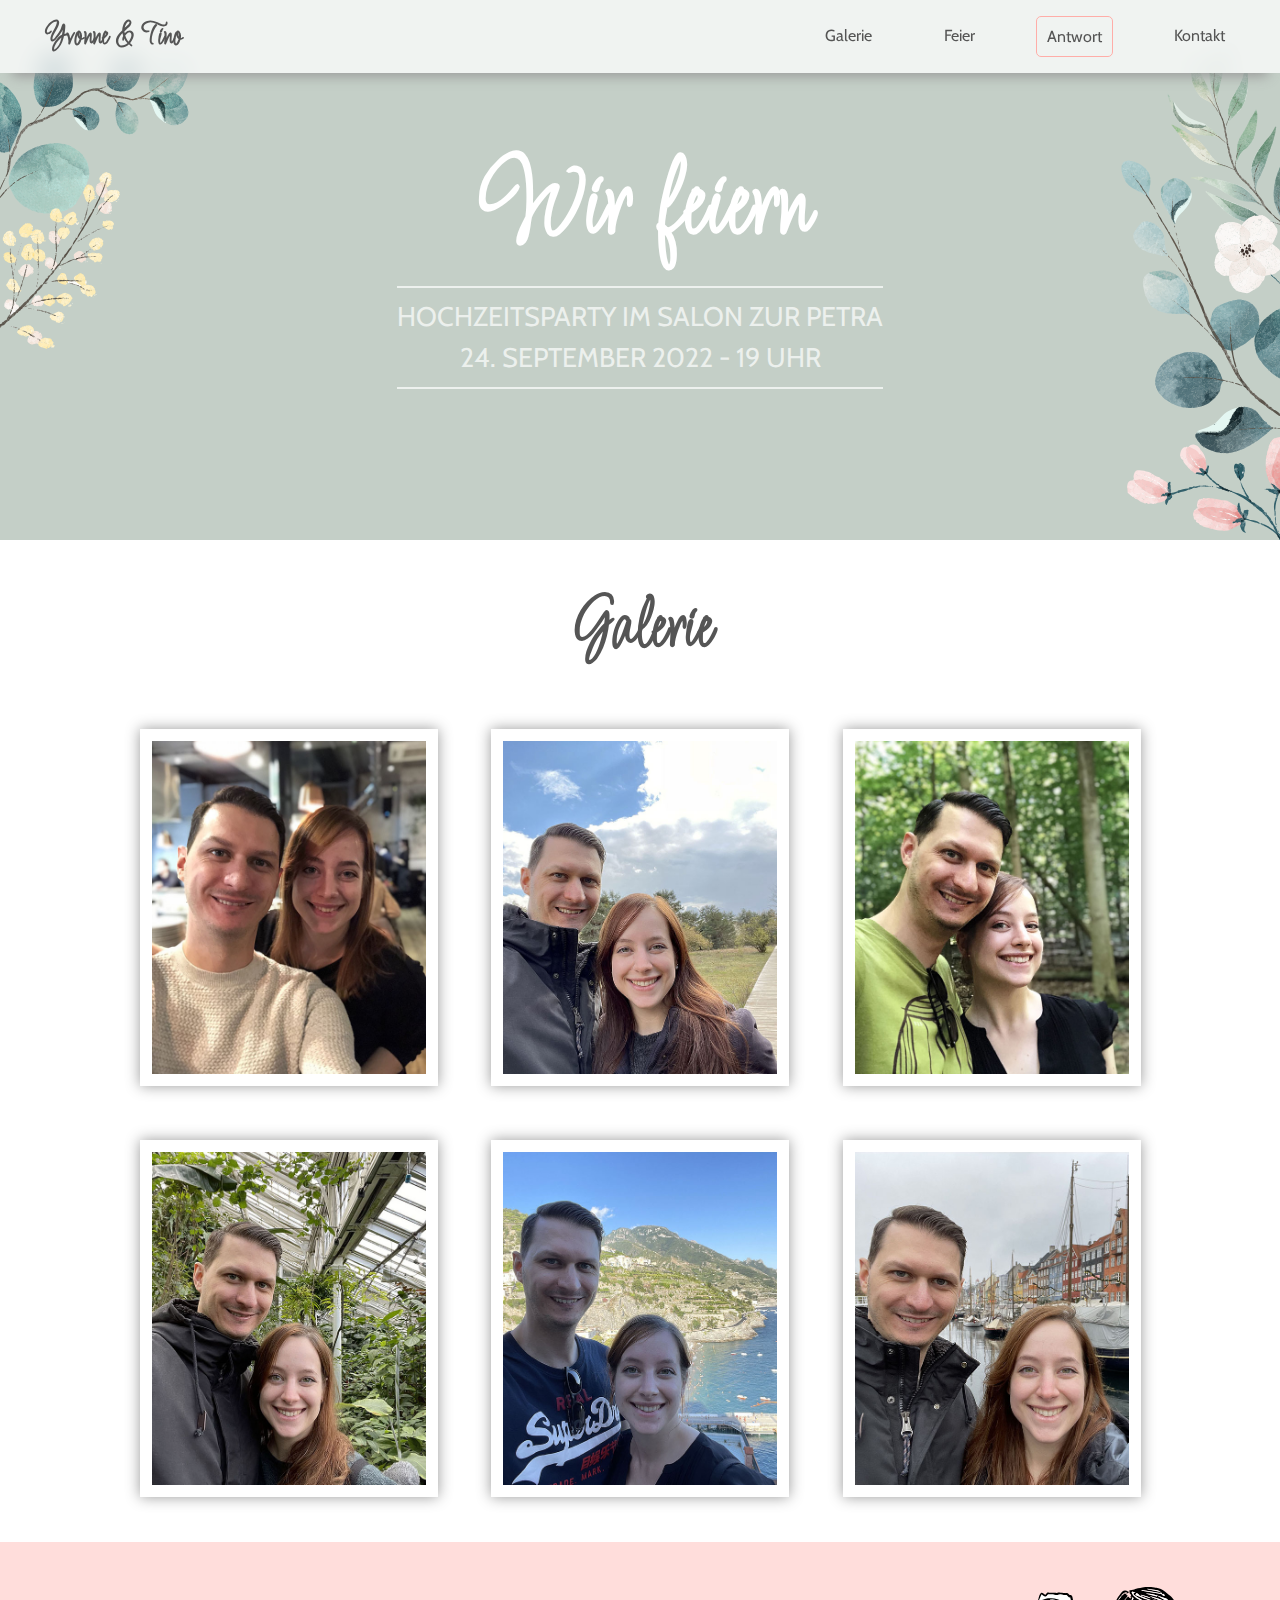
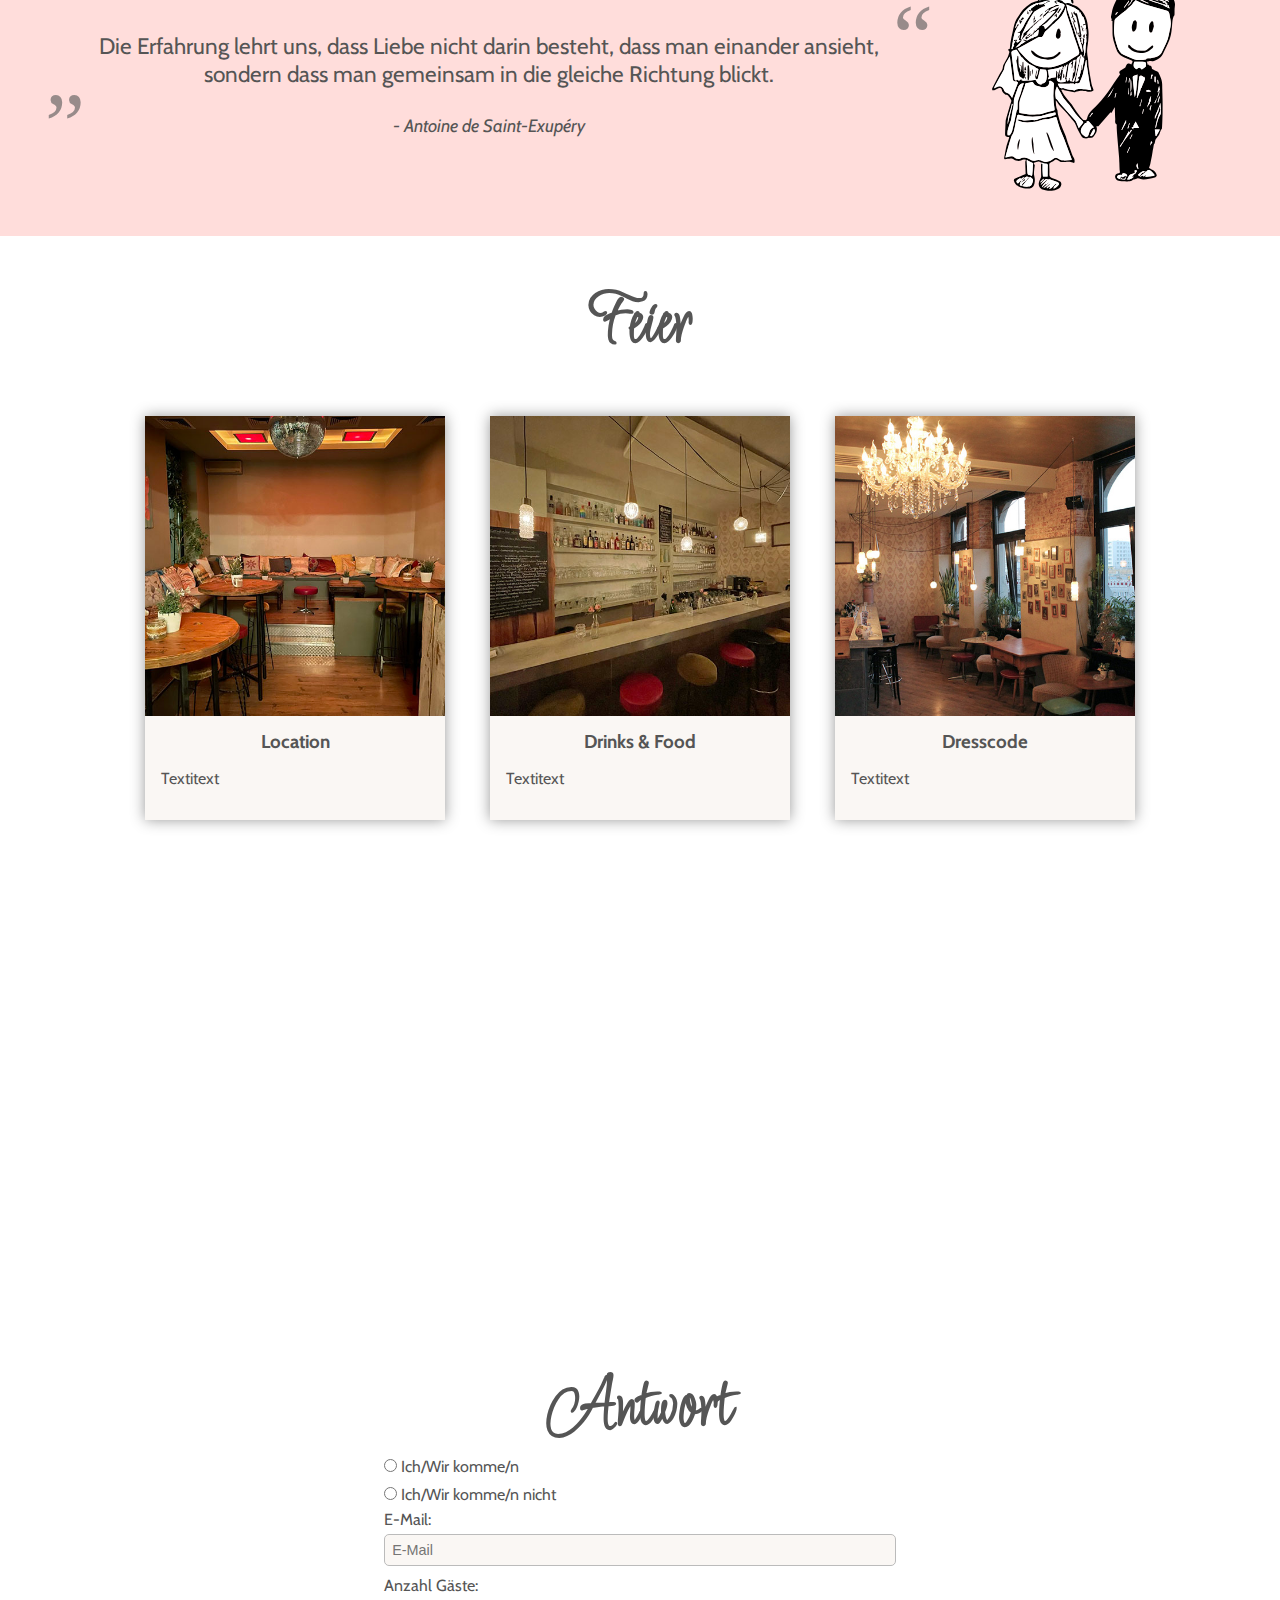
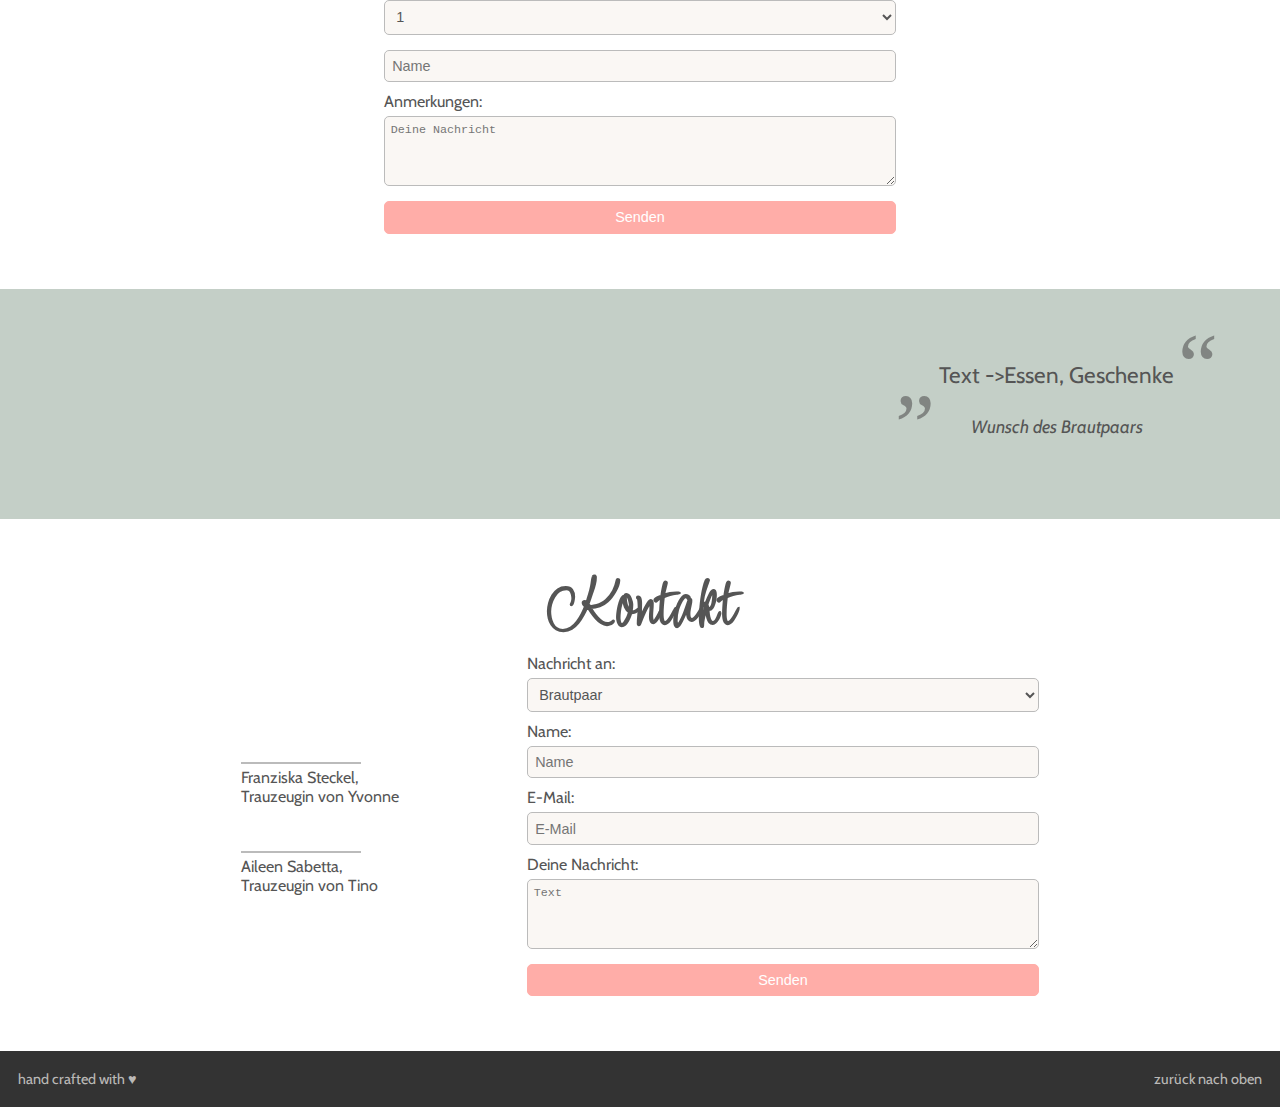
==== party/index.html @ 7ebb4f87 "added party subsite and modified it to our needs" ====
<!DOCTYPE HTML>
<html>

<head>
	<meta charset="utf-8">
	<meta name='viewport' content='width=device-width, initial-scale=1.0, maximum-scale=1.0, user-scalable=no'>
	<meta name="apple-mobile-web-app-capable" content="yes">
	<meta name="apple-mobile-web-app-title" content="Yvonne & Tino">
	<meta name="apple-mobile-web-app-status-bar-style" content="black">
	<meta name="theme-color" content="#ccc" />

	<title>Yvonne &amp; Tino</title>

	<link rel="apple-touch-icon" href="icons/180x180.png" />
	<link rel="shortcut icon" href="icons/favicon.png">
	<link rel="manifest" href="manifest.json">
	<link rel="preconnect" href="https://fonts.googleapis.com">
	<link rel="preconnect" href="https://fonts.gstatic.com" crossorigin>
	<link href="https://fonts.googleapis.com/css2?family=Licorice&display=swap" rel="stylesheet">
	<link href="https://fonts.googleapis.com/css2?family=Cabin:ital,wght@0,400;0,500;0,600;0,700;1,400;1,500;1,600;1,700&display=swap" rel="stylesheet">
	<link rel="stylesheet" href="../css/style.css">
	<script async src="https://cdn.splitbee.io/sb.js"></script>
</head>

<body>
	<header>
		<h1>Yvonne &amp; Tino</h1>
		<ul>
			<li><a href="#gallery">Galerie</a></li>
			<li><a href="#location">Feier</a></li>
			<li class="cta"><a href="#rsvp">Antwort</a></li>
			<li><a href="#kontakt">Kontakt</a></li>
		</ul>
	</header>
	<section id="hero">
		<img class="flower2" src="../logo/flowers/Element 2.svg">
		<img class="flower3" src="../logo/flowers/Element 3.svg">
		<img class="flower4" src="../logo/flowers/Element 4.svg">
		<img class="flower5" src="../logo/flowers/Element 5.svg">
		<img class="flower6" src="../logo/flowers/Element 7.svg">
		<img class="flower7" src="../logo/flowers/Element 9.svg">
		<h2>Wir feiern</h2>
		<h3>Hochzeitsparty im Salon zur Petra
			<br>24. September 2022 - 19 Uhr
		</h3>
	</section>
	<img class="flower1" src="../logo/flowers/Element 1.svg">
	<section id="gallery">
		<h2>Galerie</h2>
		<img src="../img/gallery/IMG_1936.jpg">
		<img src="../img/gallery/IMG_3673.jpg">
		<img src="../img/gallery/IMG_3169.jpg">
		<img src="../img/gallery/IMG_4687.jpg" loading="lazy">
		<img src="../img/gallery/IMG_4134.jpg" loading="lazy">
		<img src="../img/gallery/IMG_4620.jpg" loading="lazy" class="positionleft">
	</section>
	<section id="quote">
		<div>
			<blockquote>Die Erfahrung lehrt uns, dass Liebe nicht darin besteht, dass man einander ansieht, sondern dass man gemeinsam in die gleiche Richtung blickt.
			</blockquote>
			<cite>- Antoine de Saint-Exupéry</cite>
		</div>
		<img src="../logo/logo.svg">
	</section>
	<section id="location">
		<h2>Feier</h2>
		<div class="card">
			<img src="../img/party/petra2.jpg" loading="lazy">
			<h3>Location</h3>
			<p>Textitext</p>
		</div>
		<div class="card">
			<img src="../img/party/petra1.jpg" loading="lazy">
			<h3>Drinks & Food</h3>
			<p>Textitext</p>
		</div>
		<div class="card">
			<img src="../img/party/petra3.jpg" loading="lazy">
			<h3>Dresscode</h3>
			<p>Textitext</p>
		</div>
	</section>
	<section id="map">
		<iframe src="https://www.google.com/maps/embed?pb=!1m18!1m12!1m3!1d2558.631396288433!2d8.750108551894616!3d50.11190597932908!2m3!1f0!2f0!3f0!3m2!1i1024!2i768!4f13.1!3m3!1m2!1s0x47bd0e127290707b%3A0x32578f2715b38ca!2sTaunusstra%C3%9Fe%2078%2C%2063067%20Offenbach%20am%20Main!5e0!3m2!1sde!2sde!4v1647707428434!5m2!1sde!2sde" loading="lazy"></iframe>
	</section>
	<section id="rsvp">
		<h2>Antwort</h2>
		<form action="https://submit-form.com/i6Wio4gy">
			<input type="radio" id="accept" name="attendance" value="accept">
			<label for="accept">Ich/Wir komme/n</label><br>
			<input type="radio" id="decline" name="attendance" value="decline">
			<label for="decline">Ich/Wir komme/n nicht</label><br>

			<label for="email">E-Mail:</label><br>
			<input type="email" id="email" name="email" placeholder="E-Mail" required/><br>

			<label for="adults">Anzahl Gäste:</label><br>
			<select id="adults">
				<option value="1">1</option>
				<option value="2">2</option>
				<option value="3">3</option>
				<option value="4">4</option>
				<option value="5">5</option>
				<option value="6">6</option>
			</select><br>

			<input type="text" class="adults" name="adults" placeholder="Name" required/>
			<br>

			<label for="message">Anmerkungen:</label><br>
			<textarea id="message" name="message" placeholder="Deine Nachricht"></textarea><br>
			<button type="submit">Senden</button>
		</form>

	</section>
	<section id="gift">
		<img src="../logo/flugzeug.svg" loading="lazy">
		<div>
			<blockquote>Text ->Essen, Geschenke
			</blockquote>
			<cite>Wunsch des Brautpaars</cite>
		</div>
	</section>
	<section id="kontakt">
		<h2>Kontakt</h2>
		<div id="trauzeuginnen">
			<div>
				<img src="../img/trauzeuginnen/franiska-steckel.jpg" loading="lazy">
				<p>Franziska Steckel, <br> Trauzeugin von Yvonne</p>
			</div>
			<div>
				<img src="../img/trauzeuginnen/aileen-sabetta.jpg" loading="lazy">
				<p>Aileen Sabetta, <br> Trauzeugin von Tino</p>
			</div>
		</div>
		<form method="POST" action="https://formsubmit.co/tino.sabetta@gmail.com" target="_blank">
			<label for="recipient">Nachricht an:</label><br>
			<select id="recipient">
				<option value="tino.sabetta@gmail.com">Brautpaar</option>
				<option value="Aileen_Sab@web.de">Trauzeugin Aileen</option>
				<option value="FrSteckel@web.de">Trauzeugin Franziska</option>
			</select><br>

			<label for="name">Name:</label><br>
			<input type="text" id="name" name="name" placeholder="Name" required><br>

			<label for="email">E-Mail:</label><br>
			<input type="email" id="email" name="email" placeholder="E-Mail" required><br>

			<input type="text" name="_honey" style="display:none">

			<label for="message">Deine Nachricht:</label><br>
			<textarea id="message" name="message" placeholder="Text" required></textarea><br>
			<button type="submit">Senden</button>
		</form>
	</section>
	<footer>
		<p>hand crafted with &hearts;</p>
		<p><a href="#hero">zurück nach oben</a></p>
	</footer>
	<script type="module" src="../js/app.js"></script>
</body>

</html>
---- css/style.css ----
:root {
    --main-bg-color: #FFF;
    --main-font-color: #555;
    --header-bg: hsla(0, 100%, 100%, 0.95);
}

* {
    box-sizing: border-box;
}

html {
    -webkit-tap-highlight-color: rgba(0, 0, 0, 0);
    margin: 0;
    padding: 0;
}

body {
    background-color: var(--main-bg-color);
    margin: 0;
    padding: 0;
    color: var(--main-font-color);
    font-family: 'Cabin', sans-serif;
}

p::selection, h2::selection, h1::selection, h3::selection, blockquote::selection, cite::selection {
  background-color: hsla(3, 100%, 83%, 1);
  color: #fff;
}

a:link, a:visited, a:hover, a:active {
    color: inherit;
    text-decoration: none;
}

a:hover {
    text-decoration: underline;
}

h2 {
    white-space: nowrap;
    font-family: 'Licorice', cursive;
    font-size: 8vmin;
    margin: 0;
    padding: 0;
    width: 100%;
    text-align: center;
}

/*
-------------------------------------------------------------------
HEADER
-------------------------------------------------------------------
*/
header {
    position: fixed;
    top: 0;
    padding: 0 5vmin;
    z-index: 1000;
    display: flex;
    justify-content: space-between;
    align-items: center;
    width: 100vw;
    background-color: var(--header-bg);
    box-shadow: 0 15px 12px -12px #999;
}

@supports ((-webkit-backdrop-filter: none) or (backdrop-filter: none)) {
    header {
        --header-bg: hsla(0, 100%, 100%, 0.75);
        backdrop-filter: blur(12px);
        -webkit-backdrop-filter: blur(12px);
    }
}

h1 {
    white-space: nowrap;
    font-family: 'Licorice', cursive;
    margin: 0;
    padding: 10px 0;
}

ul {
    list-style: none;
    display: flex;
    gap: 4vw;
    justify-content: flex-end;
    padding: 0;
}

li {
    padding: 10px;
}

.cta {
    border: 1px solid hsla(3, 100%, 83%, 1);
    border-radius: 5px;
}

.cta:hover {
    background-color: hsla(3, 100%, 83%, 1);
}

.cta a:hover {
    text-decoration: none;
}

/*
-------------------------------------------------------------------
HERO
-------------------------------------------------------------------
*/
#hero {
    position: relative;
    max-width: 100vw;
    height: 60vmin;
    padding: 5vmin;
    background-color: hsla(136, 10%, 79%, 1);
    display: flex;
    flex-direction: column;
    justify-content: center;
    align-items: center;
    overflow: hidden;
}

#hero h2 {
    color: hsla(0, 100%, 100%, 1);
    font-size: 12vmin;
}

#hero h3 {
    padding: 1vmin 0;
    color: hsla(0, 100%, 100%, 0.7);
    font-size: 3vmin;
    font-weight: 100;
    text-transform: uppercase;
    line-height: 1.5;
    border-top: 2px solid hsla(0, 100%, 100%, 0.7);
    border-bottom: 2px solid hsla(0, 100%, 100%, 0.7);
}

#hero img {
    position: absolute;
    width: 20vmin;
}

.flower1 {
    position: absolute;
    z-index: 999;
    width: 40vmin;
    left: -15vmin;
    top: 30vmin;
}

#hero .flower2 {
    top: 5%;
    right: -7vmin;
    transform: rotate(190deg);
}

#hero .flower3 {
    bottom: 8%;
    right: -4vmin;
    transform: rotate(-20deg);
}

#hero .flower4 {
    right: -3vmin;
    bottom: -3vmin;
}

#hero .flower5 {
    left: -3vmin;
    top: 0;
    transform: rotate(40deg);
}

#hero .flower6 {
    width: 8vmin;
    right: -1vmin;
    top: 40%;
    transform: rotate(160deg);
}

#hero .flower7 {
    width: 15vmin;
    left: -3vmin;
    top: 30%;
    transform: rotate(10deg);
}

/*
-------------------------------------------------------------------
GALLERY
-------------------------------------------------------------------
*/
#gallery {
    display: flex;
    justify-content: center;
    align-items: center;
    gap: 6vmin;
    flex-wrap: wrap;
    margin: 5vmin;
}

#gallery img {
    max-width: 25%;
    min-width: 140px;
    aspect-ratio: 1 / 1.2;
    box-shadow: 0 0 1.5vmin #999;
    object-fit: cover;
    padding: 1%;
    content-visibility: auto;
}

#gallery .positionleft {
	object-position: 20% 0;
}

/*
-------------------------------------------------------------------
QUOTE
-------------------------------------------------------------------
*/
#quote {
    max-width: 100vw;
    background-color: hsla(3, 100%, 93%, 1);
    padding: 5vmin;
    display: flex;
    justify-content: center;
    align-items: center;
}

#quote img {
    width: 25%;
    margin: 0 5%;
    min-width: 150px;
	content-visibility: auto;
}

blockquote {
    position: relative;
    font-size: 2.5vmin;
    text-align: center;
    padding: 3vmin 1vmin;
    margin: 0 35px;
}

blockquote:before, blockquote:after {
    position: absolute;
    font-family: Georgia, serif;
    font-size: 4em;
    opacity: 0.6;
}

blockquote:before {
    content: "„";
    bottom: -10px;
    left: -35px;
}

blockquote:after {
    content: "“";
    top: -20px;
    right: -35px;
}

cite {
    display: block;
    text-align: center;
    font-size: 2vmin;
    margin-bottom: 2em;
}

/*
-------------------------------------------------------------------
LOCATION
-------------------------------------------------------------------
*/
#location {
    max-width: 100vw;
    padding: 5vmin;
    display: flex;
    justify-content: center;
    gap: 5vmin;
    flex-wrap: wrap;
}

.card {
    min-width: 300px;
    max-width: 25%;
    box-shadow: 0 0 1.5vmin #999;
    background-color: hsla(26, 41%, 97%, 1);
}

.card img {
    width: 100%;
    aspect-ratio: 1 / 1;
    object-fit: cover;
    content-visibility: auto;
}

.card .positionleft {
    object-position: 15% 0;
}

h3 {
    margin: 10px;
    padding: 0;
    text-align: center;
}

#location p {
    padding: 0 1em 1em 1em;
}

/*
-------------------------------------------------------------------
MAP
-------------------------------------------------------------------
*/

#map {
    position: relative;
}

#map img {
	width: 100%;
	max-width: 100vw;
	content-visibility: auto;
}

#map iframe {
    border: none;
    width: 100%;
    height: 50vh;
	max-width: 100vw;
	content-visibility: auto;
}

#adress {
    position: absolute;
    top: 4%;
    left: 3%;
    padding: 1.5vmin;
    background-color: var(--header-bg);
    font-size: 1.5vmin;
    box-shadow: 0 0 0.8vmin #999;
}

/*
-------------------------------------------------------------------
RSVP
-------------------------------------------------------------------
*/

#rsvp {
    max-width: 100vw;
    padding: 5vmin;
	display: flex;
    justify-content: center;
	flex-wrap: wrap;
}

form {
    width: 100%;
    min-width: 300px;
    max-width: 40vw;
}

input, textarea, button, select {
    width: 100%;
    border: 1px solid #BBB;
    border-radius: 5px;
	margin: 5px 0 10px 0;
    padding: 0.5em;
    font-size: 0.9em;
    vertical-align: middle;
    outline: none;
	background-color: hsla(26, 41%, 97%, 1);
	color: var(--main-font-color);
}

textarea {
    height: 6em;
}

input[type='radio'] {
	width: auto;
	min-width: initial;
	max-width: initial;
}

button {
    border: 1px solid hsla(3, 100%, 83%, 1);
    color: #fff;
    cursor: grab;
    background-color: hsla(3, 100%, 83%, 1);
}

button:hover {
    color: var(--main-font-color);
}

button:active {
    cursor: grabbing;
    color: var(--main-font-color);
    background-color: var(--header-bg);
}

/*
-------------------------------------------------------------------
GESCHENKWUNSCH
-------------------------------------------------------------------
*/

#gift {
    max-width: 100vw;
    background-color: hsla(136, 10%, 79%, 1);
    padding: 5vmin;
    display: flex;
    justify-content: center;
    align-items: center;
}

#gift img {
    width: 60%;
    margin: 0 5%;
    min-width: 150px;
	content-visibility: auto;
}

/*
-------------------------------------------------------------------
KONTAKT
-------------------------------------------------------------------
*/

#kontakt {
    max-width: 100vw;
    padding: 5vmin;
	display: flex;
    justify-content: center;
	flex-wrap: wrap;
}

#trauzeuginnen {
    width: 20%;
    display: flex;
    flex-direction: column;
    justify-content: center;
    gap: 1em;
    margin-right: 3em;
}

#trauzeuginnen img {
    width: 120px;
	content-visibility: auto;
    border: 1px solid #BBB;
}

#trauzeuginnen p {
    margin: 0 0 1em 0;
    padding: 0;
}

/*
-------------------------------------------------------------------
FOOTER
-------------------------------------------------------------------
*/

footer {
    max-width: 100vw;
    padding: 0.5vmin 2vmin;
    display: flex;
    justify-content: space-between;
	background-color: hsla(0, 0%, 20%, 1);
    color: hsla(26, 41%, 97%, 0.7);
    font-size: 0.9em;
}

/*
-------------------------------------------------------------------
MEDIA QUERIES
-------------------------------------------------------------------
*/
@media (prefers-color-scheme: dark) {
    :root {
        --main-bg-color: #111;
        --main-font-color: #CCC;
    }
}

@media only screen and (max-width: 450px) and (orientation: portrait) {
    header {
        position: relative;
        flex-direction: column;
    }

    ul {
        justify-content: center;
    }

    #hero {
        margin-top: 0;
    }

	.flower1 {
		top: 66vmin;
	}

    #quote, #gift {
        flex-direction: column;
    }

    blockquote {
        font-size: 4.5vmin;
    }

    blockquote:before, blockquote:after {
        font-size: 4em;
    }

    cite {
        font-size: 3.5vmin;
    }

    #trauzeuginnen {
        width: 100%;
        flex-direction: row;
        margin: 1em 0;
    }

    #adress {
        padding: 3vmin;
        font-size: 3vmin;
    }
}
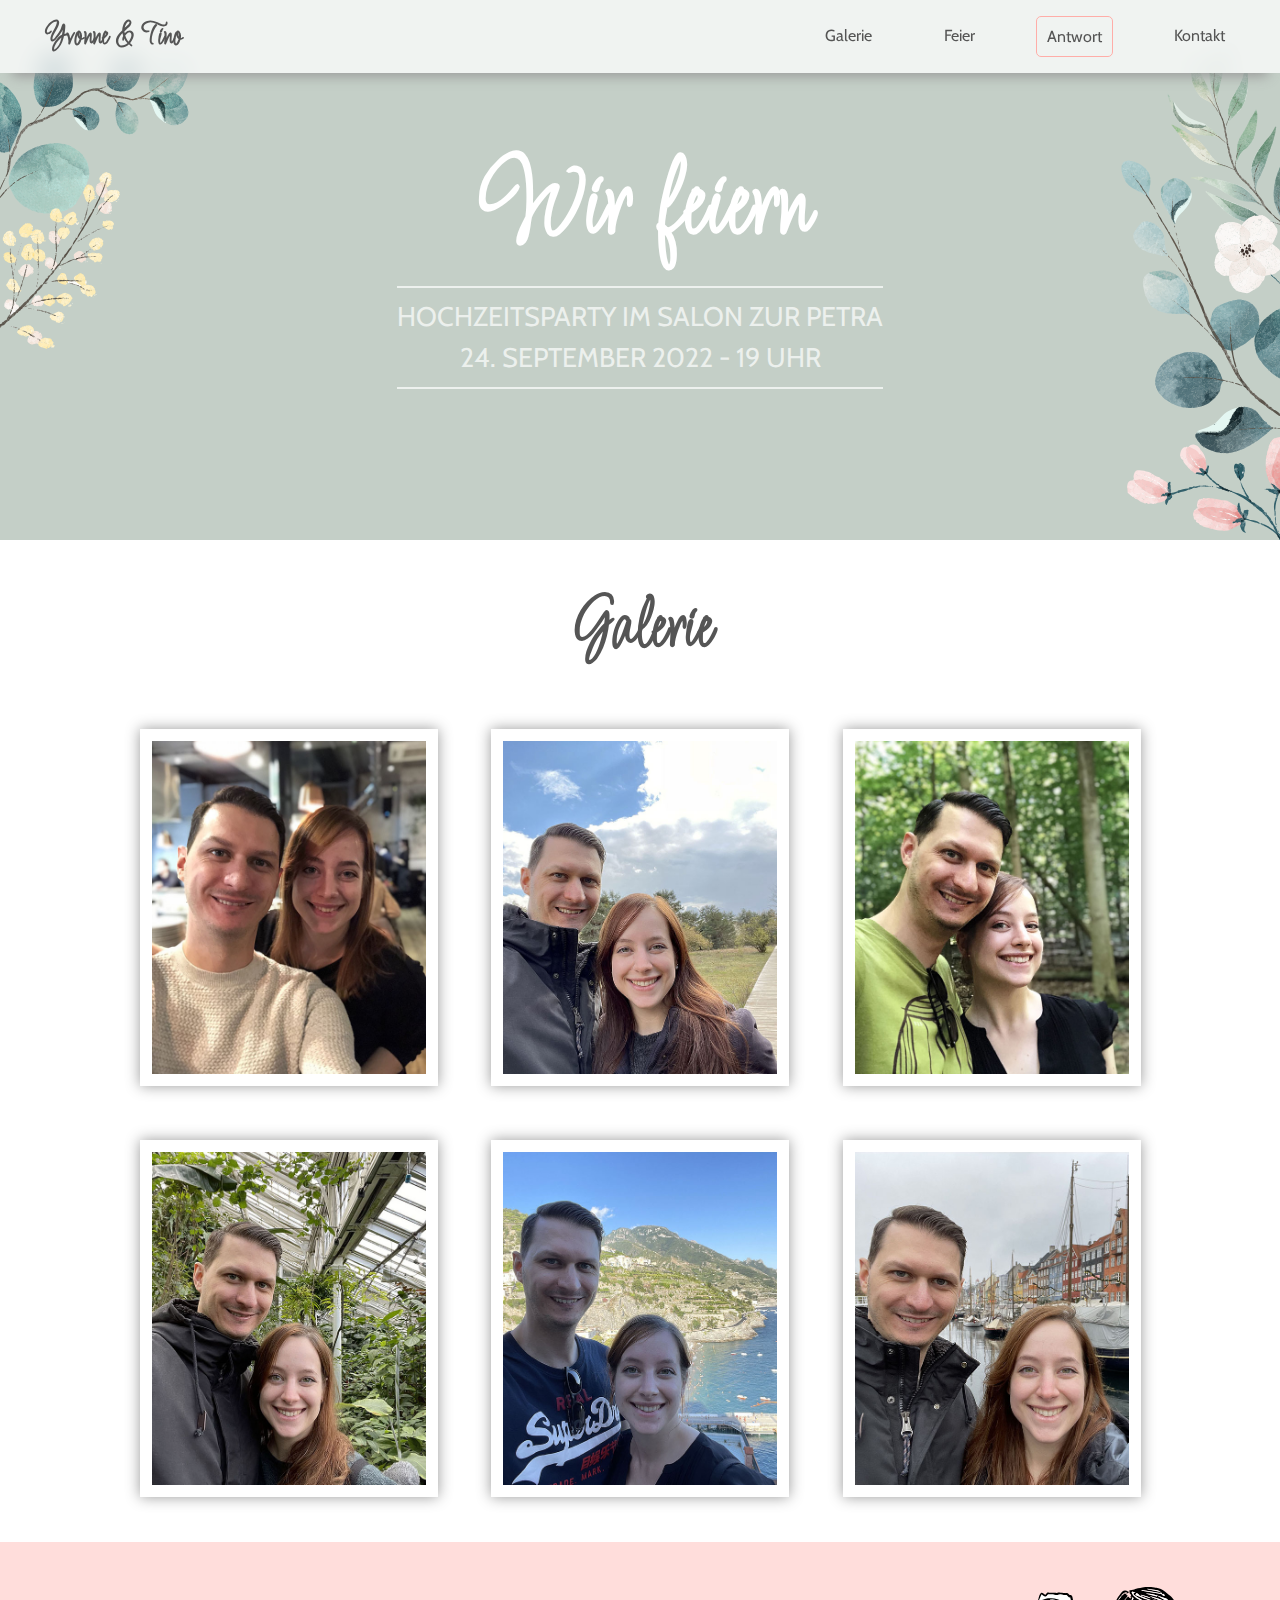
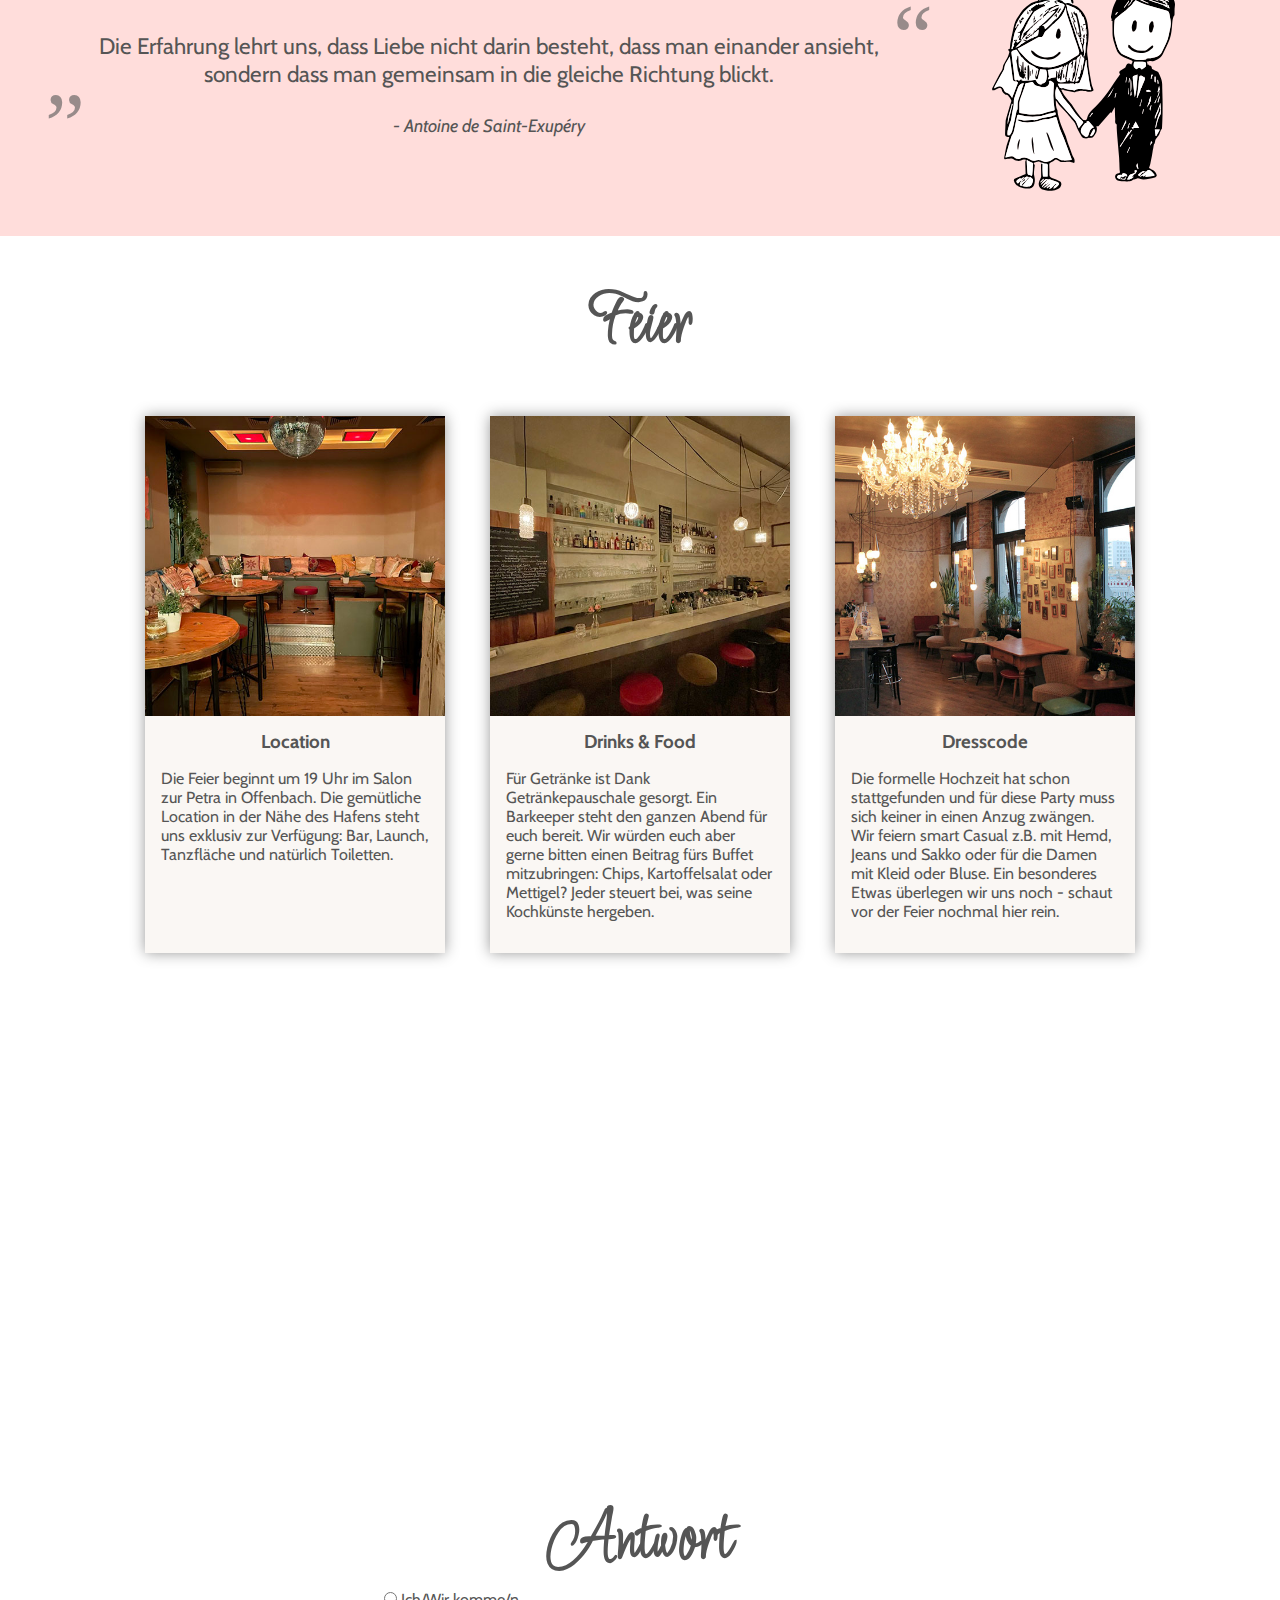
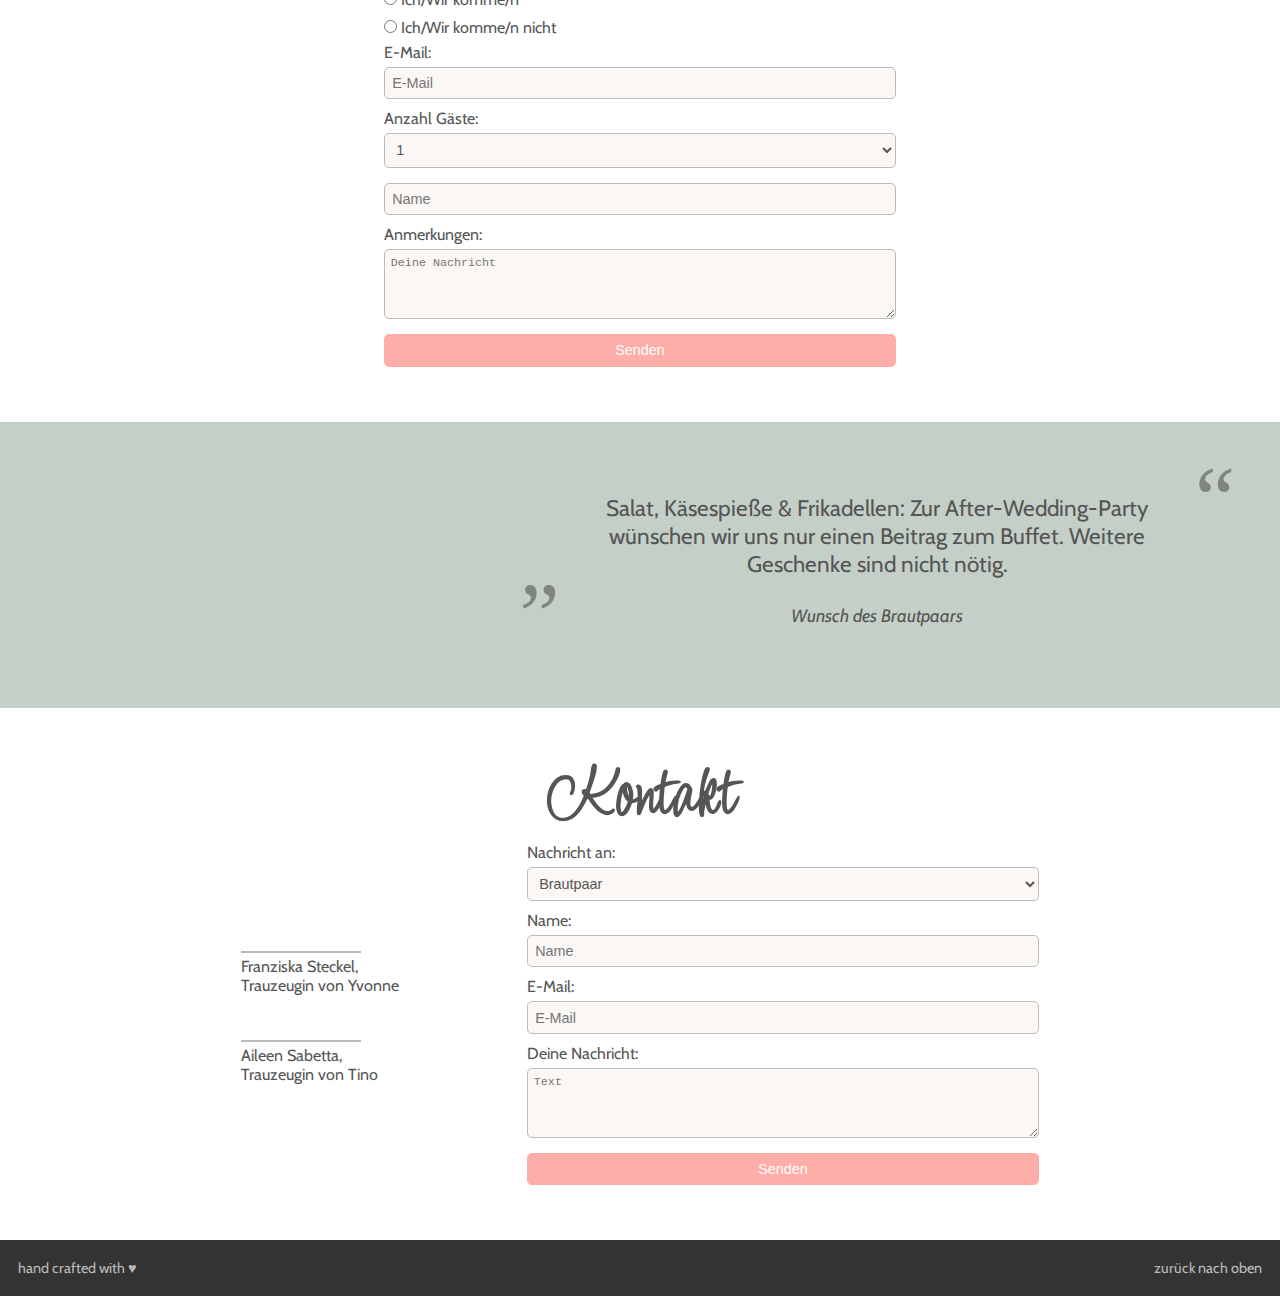
==== commit 5383bff3: "added text for party website" ====
--- a/party/index.html
+++ b/party/index.html
@@ -67,17 +67,18 @@
 		<div class="card">
 			<img src="../img/party/petra2.jpg" loading="lazy">
 			<h3>Location</h3>
-			<p>Textitext</p>
+			<p>Die Feier beginnt um 19 Uhr im Salon zur Petra in Offenbach. Die gemütliche Location in der Nähe des Hafens steht uns exklusiv zur Verfügung: Bar, Launch, Tanzfläche und natürlich Toiletten.
+			</p>
 		</div>
 		<div class="card">
 			<img src="../img/party/petra1.jpg" loading="lazy">
-			<h3>Drinks & Food</h3>
-			<p>Textitext</p>
+			<h3>Drinks &amp; Food</h3>
+			<p>Für Getränke ist Dank Getränkepauschale gesorgt. Ein Barkeeper steht den ganzen Abend für euch bereit. Wir würden euch aber gerne bitten einen Beitrag fürs Buffet mitzubringen: Chips, Kartoffelsalat oder Mettigel? Jeder steuert bei, was seine Kochkünste hergeben. </p>
 		</div>
 		<div class="card">
 			<img src="../img/party/petra3.jpg" loading="lazy">
 			<h3>Dresscode</h3>
-			<p>Textitext</p>
+			<p>Die formelle Hochzeit hat schon stattgefunden und für diese Party muss sich keiner in einen Anzug zwängen. Wir feiern smart Casual z.B. mit Hemd, Jeans und Sakko oder für die Damen mit Kleid oder Bluse. Ein besonderes Etwas überlegen wir uns noch - schaut vor der Feier nochmal hier rein.</p>
 		</div>
 	</section>
 	<section id="map">
@@ -116,7 +117,7 @@
 	<section id="gift">
 		<img src="../logo/flugzeug.svg" loading="lazy">
 		<div>
-			<blockquote>Text ->Essen, Geschenke
+			<blockquote>Salat, Käsespieße &amp; Frikadellen: Zur After-Wedding-Party wünschen wir uns nur einen Beitrag zum Buffet. Weitere Geschenke sind nicht nötig.
 			</blockquote>
 			<cite>Wunsch des Brautpaars</cite>
 		</div>
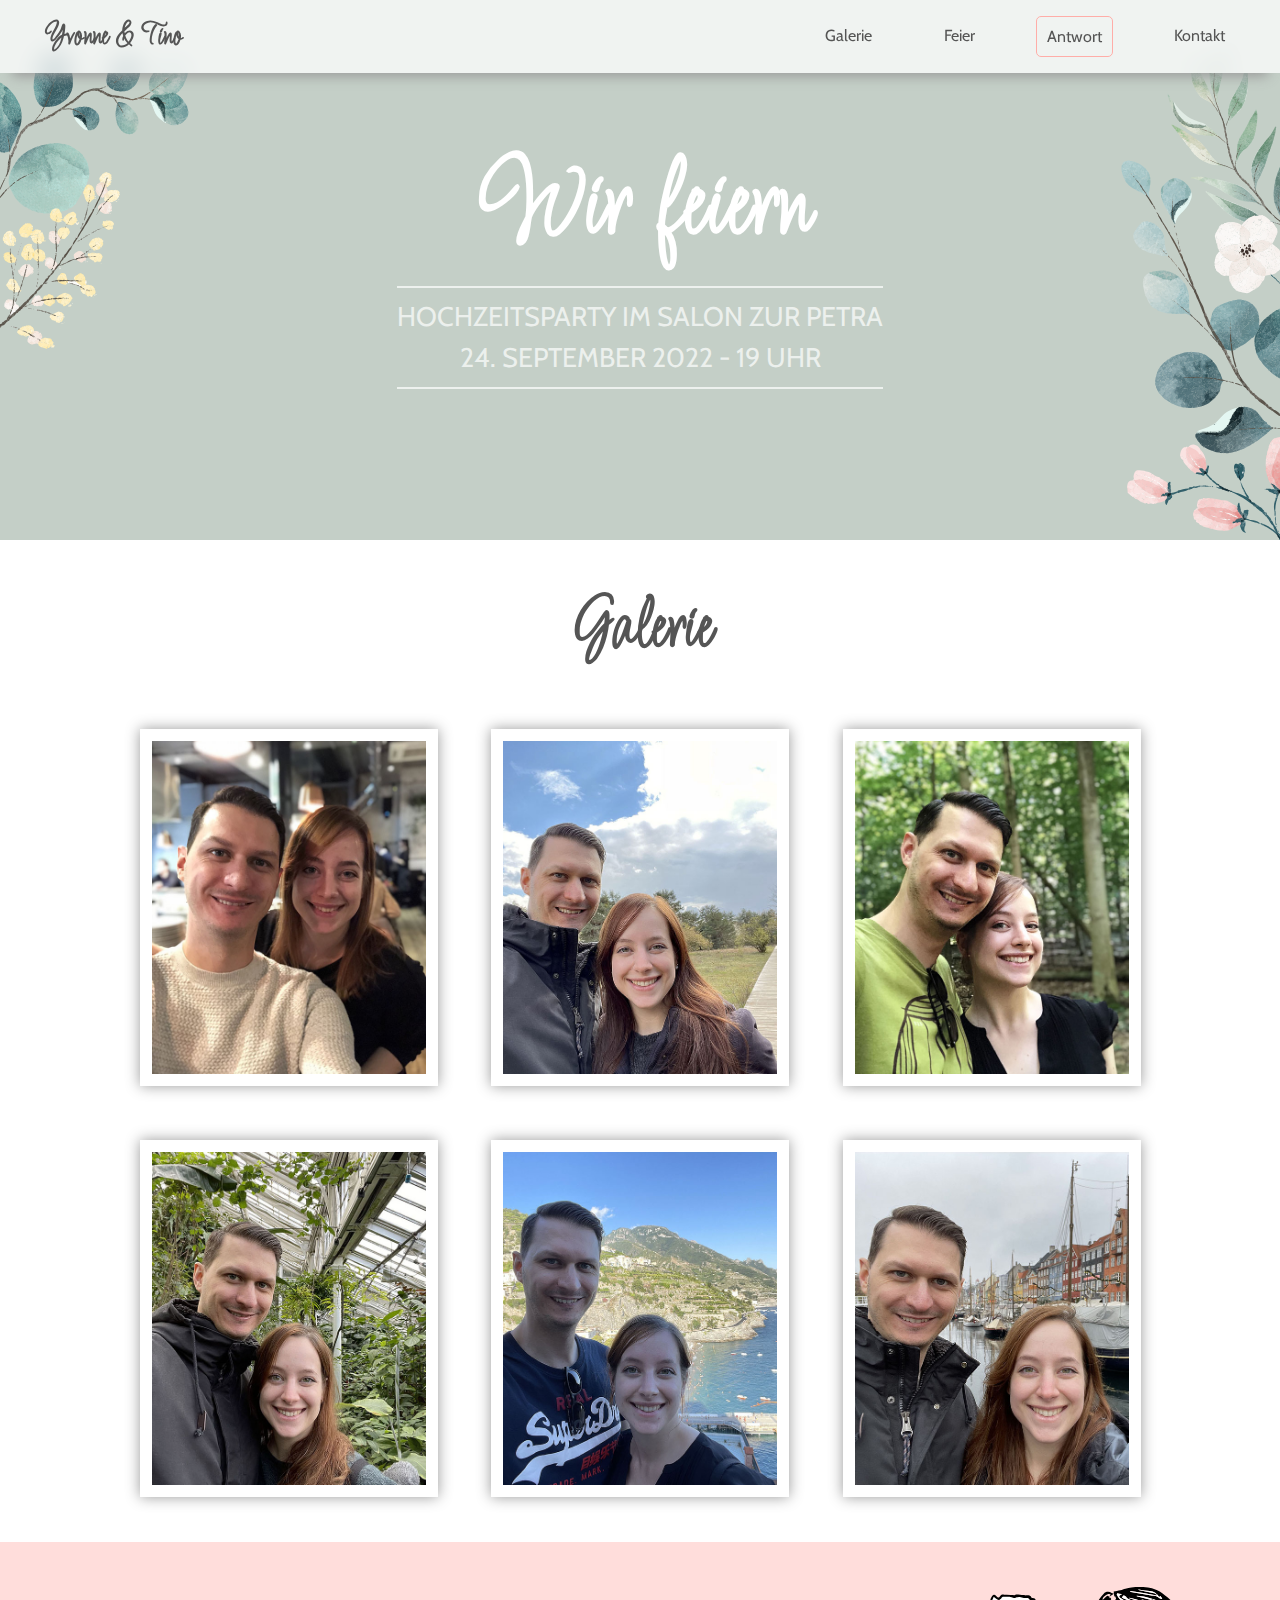
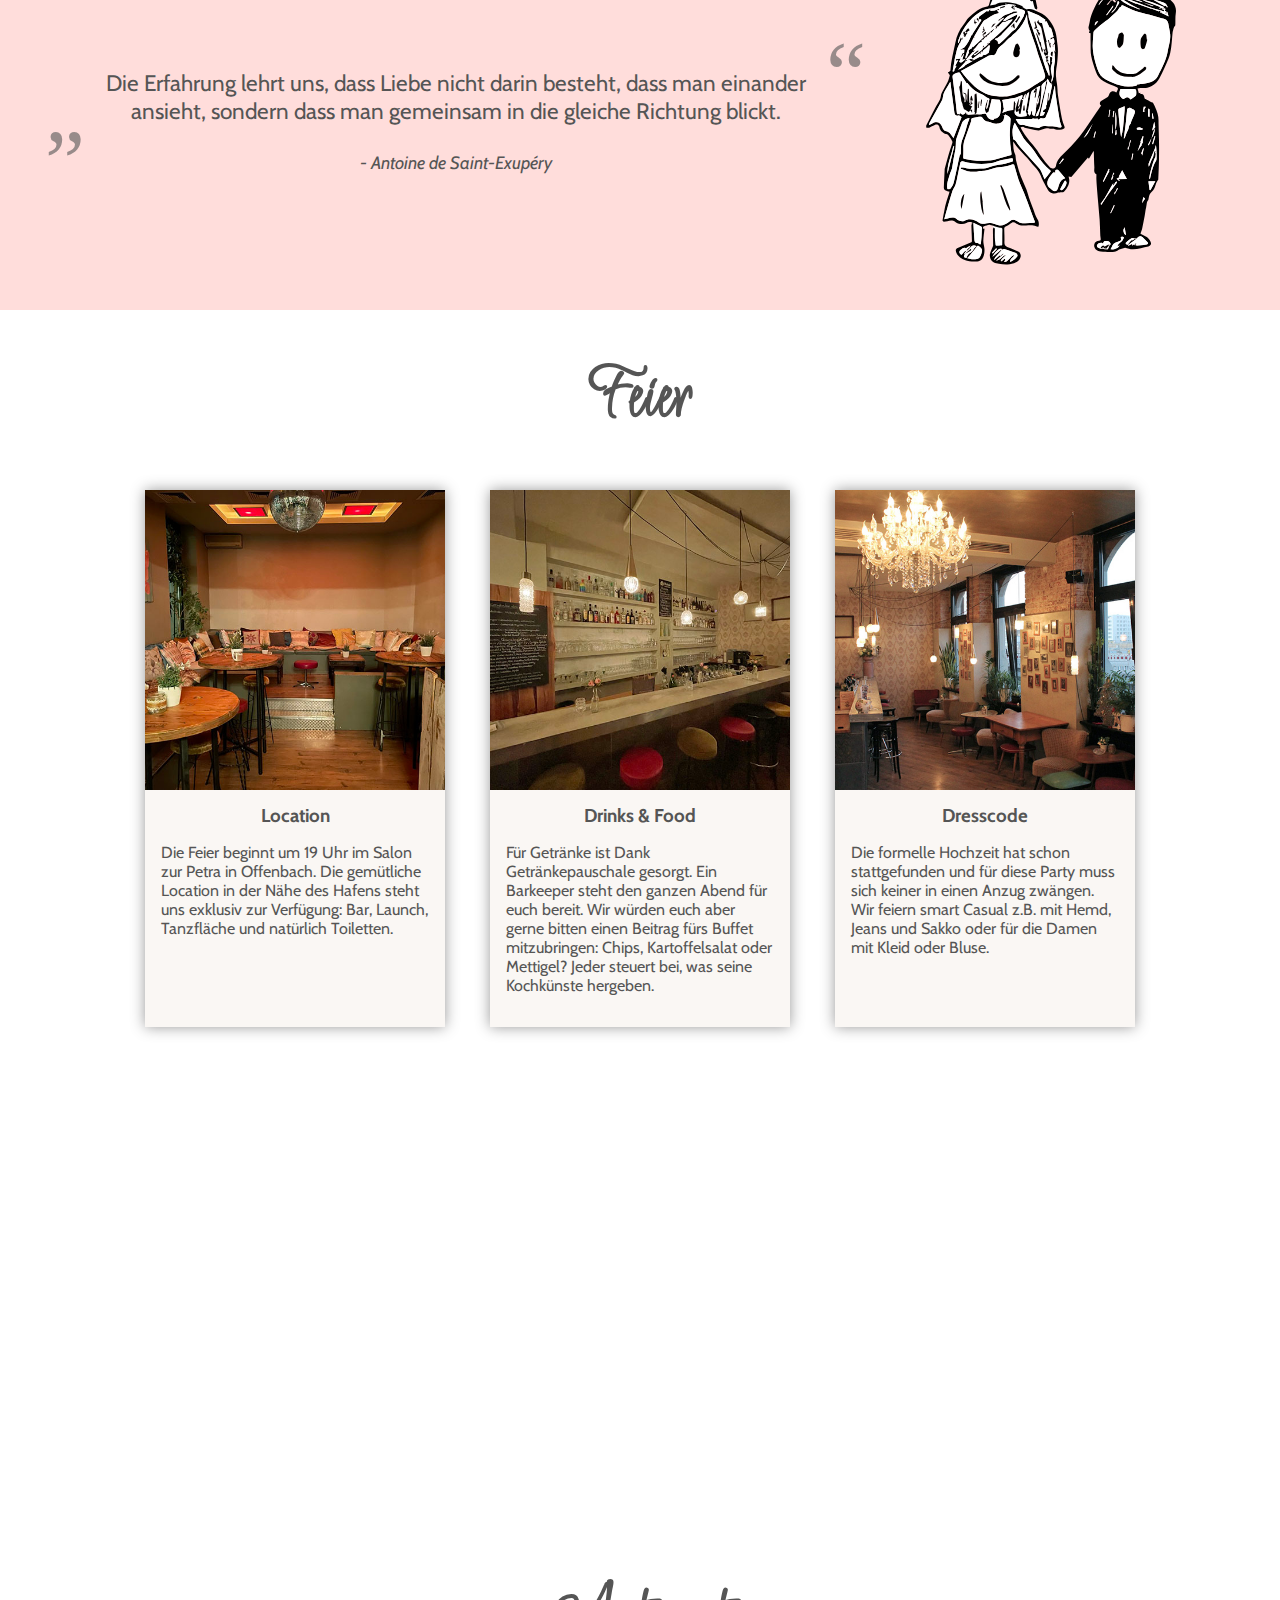
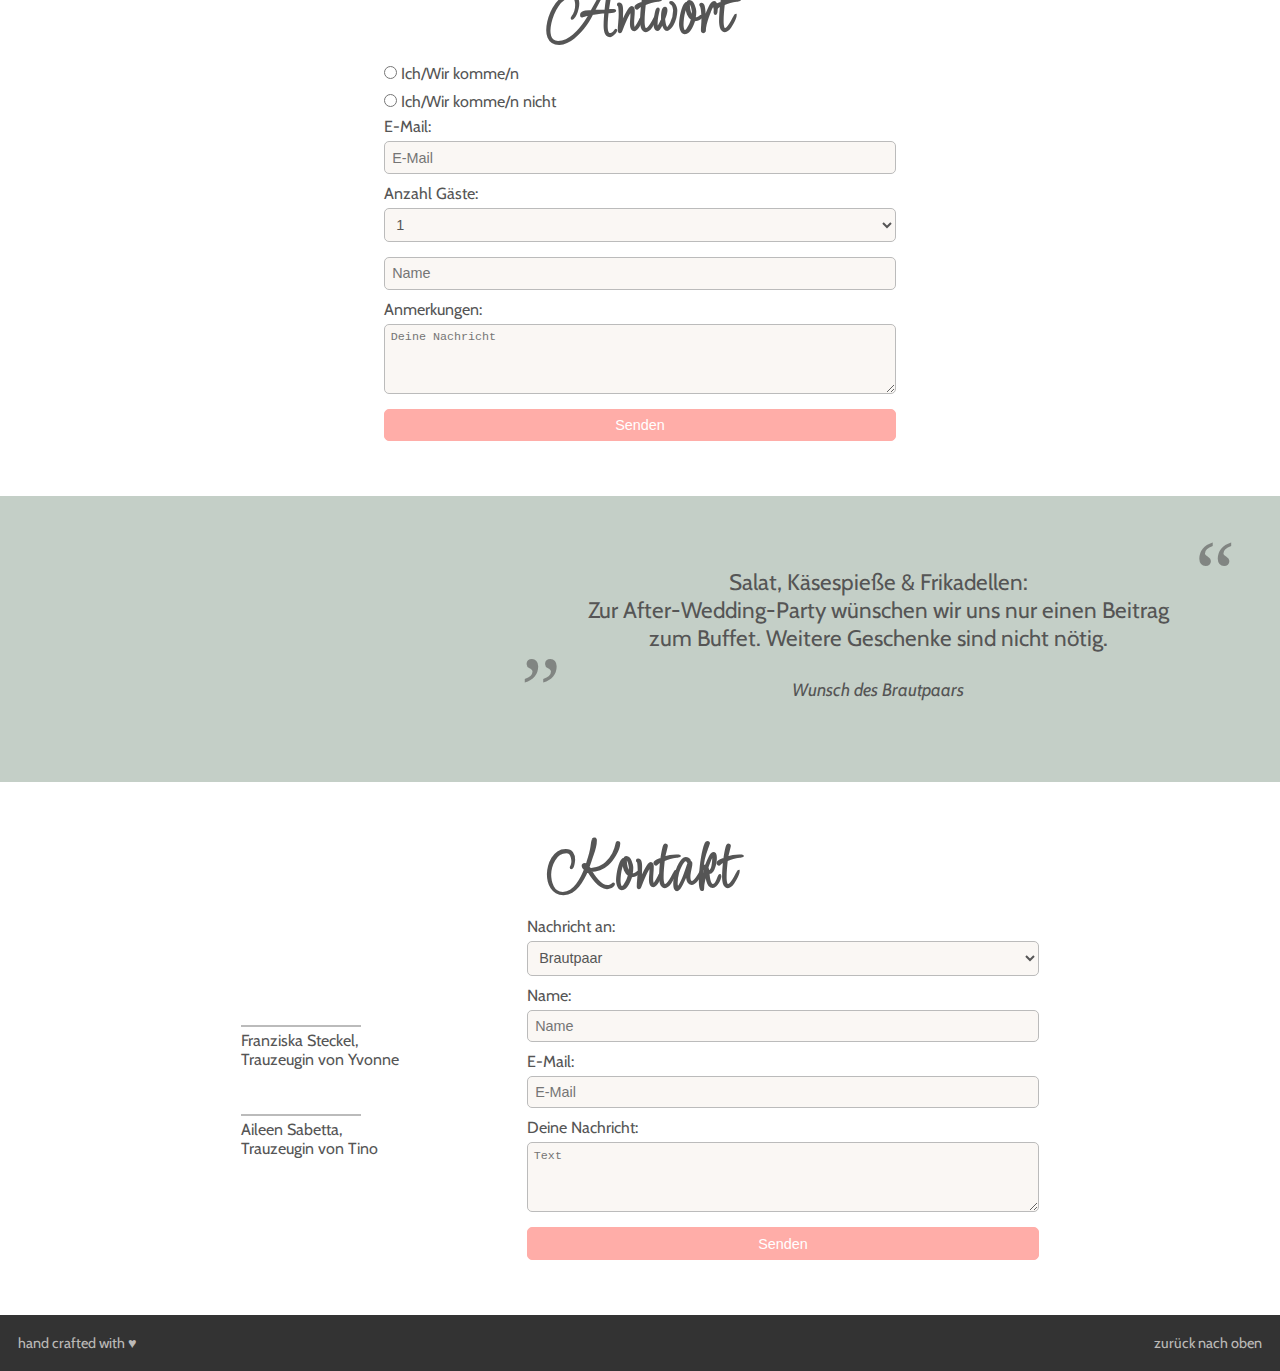
==== commit b0cf849b: "added gift logo, removed dark mode, last finish touches" ====
--- a/party/index.html
+++ b/party/index.html
@@ -4,16 +4,10 @@
 <head>
 	<meta charset="utf-8">
 	<meta name='viewport' content='width=device-width, initial-scale=1.0, maximum-scale=1.0, user-scalable=no'>
-	<meta name="apple-mobile-web-app-capable" content="yes">
-	<meta name="apple-mobile-web-app-title" content="Yvonne & Tino">
-	<meta name="apple-mobile-web-app-status-bar-style" content="black">
-	<meta name="theme-color" content="#ccc" />
 
 	<title>Yvonne &amp; Tino</title>
 
-	<link rel="apple-touch-icon" href="icons/180x180.png" />
-	<link rel="shortcut icon" href="icons/favicon.png">
-	<link rel="manifest" href="manifest.json">
+	<link rel="shortcut icon" href="../icons/favicon.png">
 	<link rel="preconnect" href="https://fonts.googleapis.com">
 	<link rel="preconnect" href="https://fonts.gstatic.com" crossorigin>
 	<link href="https://fonts.googleapis.com/css2?family=Licorice&display=swap" rel="stylesheet">
@@ -78,7 +72,7 @@
 		<div class="card">
 			<img src="../img/party/petra3.jpg" loading="lazy">
 			<h3>Dresscode</h3>
-			<p>Die formelle Hochzeit hat schon stattgefunden und für diese Party muss sich keiner in einen Anzug zwängen. Wir feiern smart Casual z.B. mit Hemd, Jeans und Sakko oder für die Damen mit Kleid oder Bluse. Ein besonderes Etwas überlegen wir uns noch - schaut vor der Feier nochmal hier rein.</p>
+			<p>Die formelle Hochzeit hat schon stattgefunden und für diese Party muss sich keiner in einen Anzug zwängen. Wir feiern smart Casual z.B. mit Hemd, Jeans und Sakko oder für die Damen mit Kleid oder Bluse.</p>
 		</div>
 	</section>
 	<section id="map">
@@ -115,9 +109,9 @@
 
 	</section>
 	<section id="gift">
-		<img src="../logo/flugzeug.svg" loading="lazy">
+		<img src="../logo/geschenk.svg" loading="lazy">
 		<div>
-			<blockquote>Salat, Käsespieße &amp; Frikadellen: Zur After-Wedding-Party wünschen wir uns nur einen Beitrag zum Buffet. Weitere Geschenke sind nicht nötig.
+			<blockquote>Salat, Käsespieße &amp; Frikadellen: <br>Zur After-Wedding-Party wünschen wir uns nur einen Beitrag zum Buffet. Weitere Geschenke sind nicht nötig.
 			</blockquote>
 			<cite>Wunsch des Brautpaars</cite>
 		</div>
--- a/css/style.css
+++ b/css/style.css
@@ -231,9 +231,11 @@
 }
 
 #quote img {
+    flex: 0 0 auto;
     width: 25%;
     margin: 0 5%;
     min-width: 150px;
+    max-width: 250px;
 	content-visibility: auto;
 }
 
@@ -423,9 +425,11 @@
 }
 
 #gift img {
-    width: 60%;
-    margin: 0 5%;
+    flex: 0 0 auto;
+    width: 30%;
+    margin: 2% 5%;
     min-width: 150px;
+    max-height: 250px;
 	content-visibility: auto;
 }
 
@@ -484,12 +488,6 @@
 MEDIA QUERIES
 -------------------------------------------------------------------
 */
-@media (prefers-color-scheme: dark) {
-    :root {
-        --main-bg-color: #111;
-        --main-font-color: #CCC;
-    }
-}
 
 @media only screen and (max-width: 450px) and (orientation: portrait) {
     header {
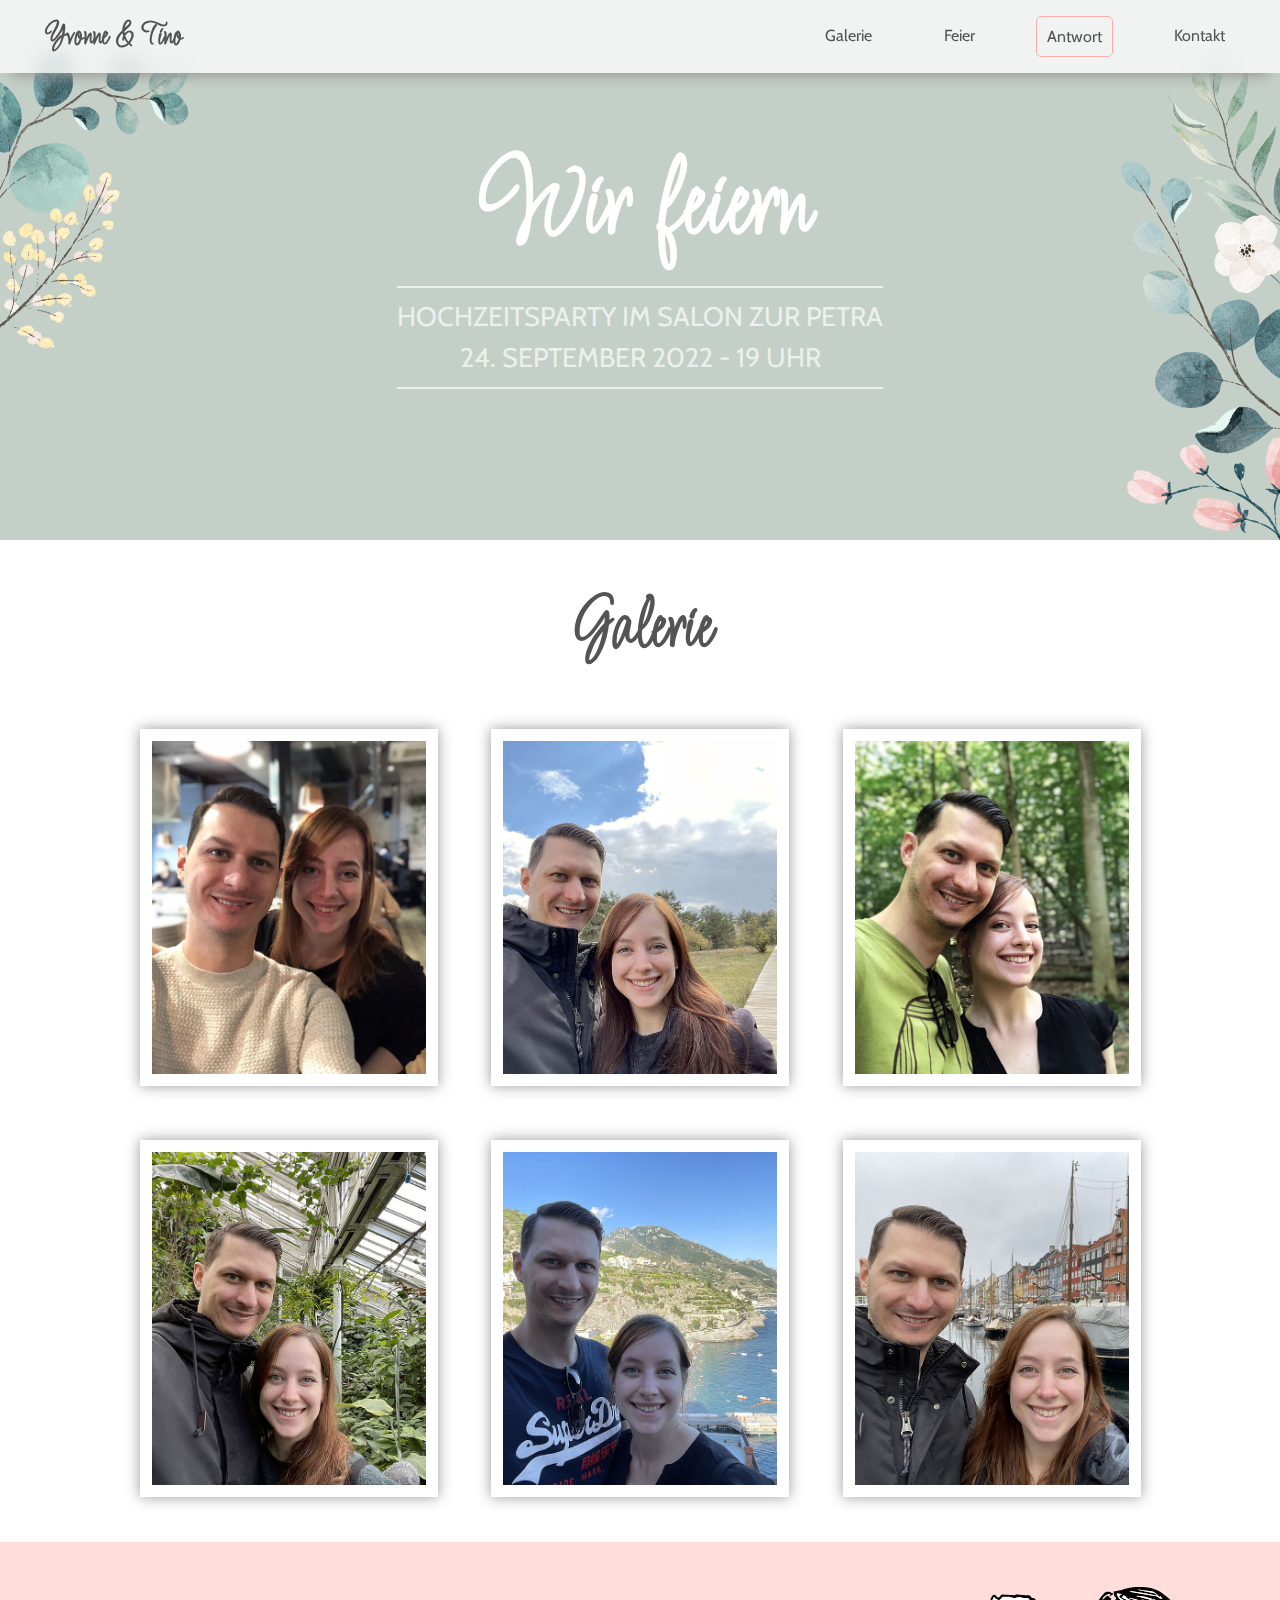
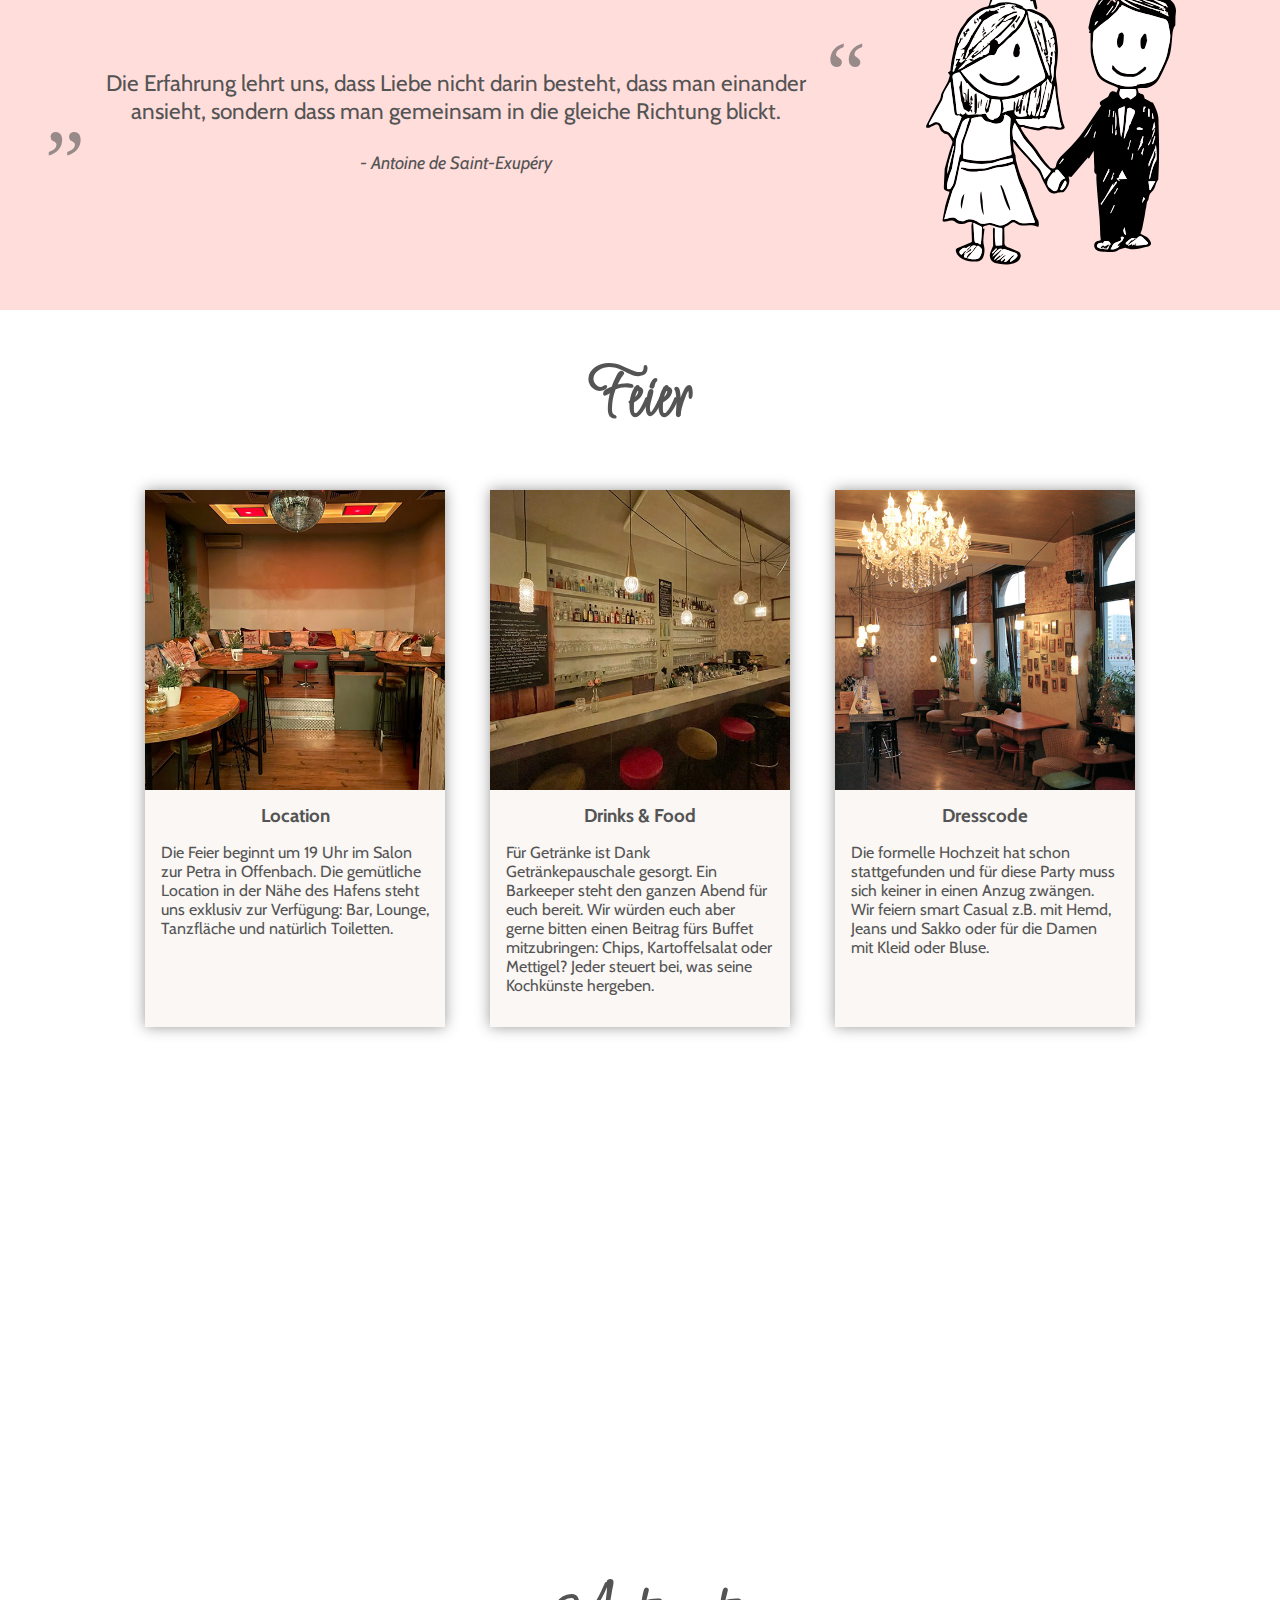
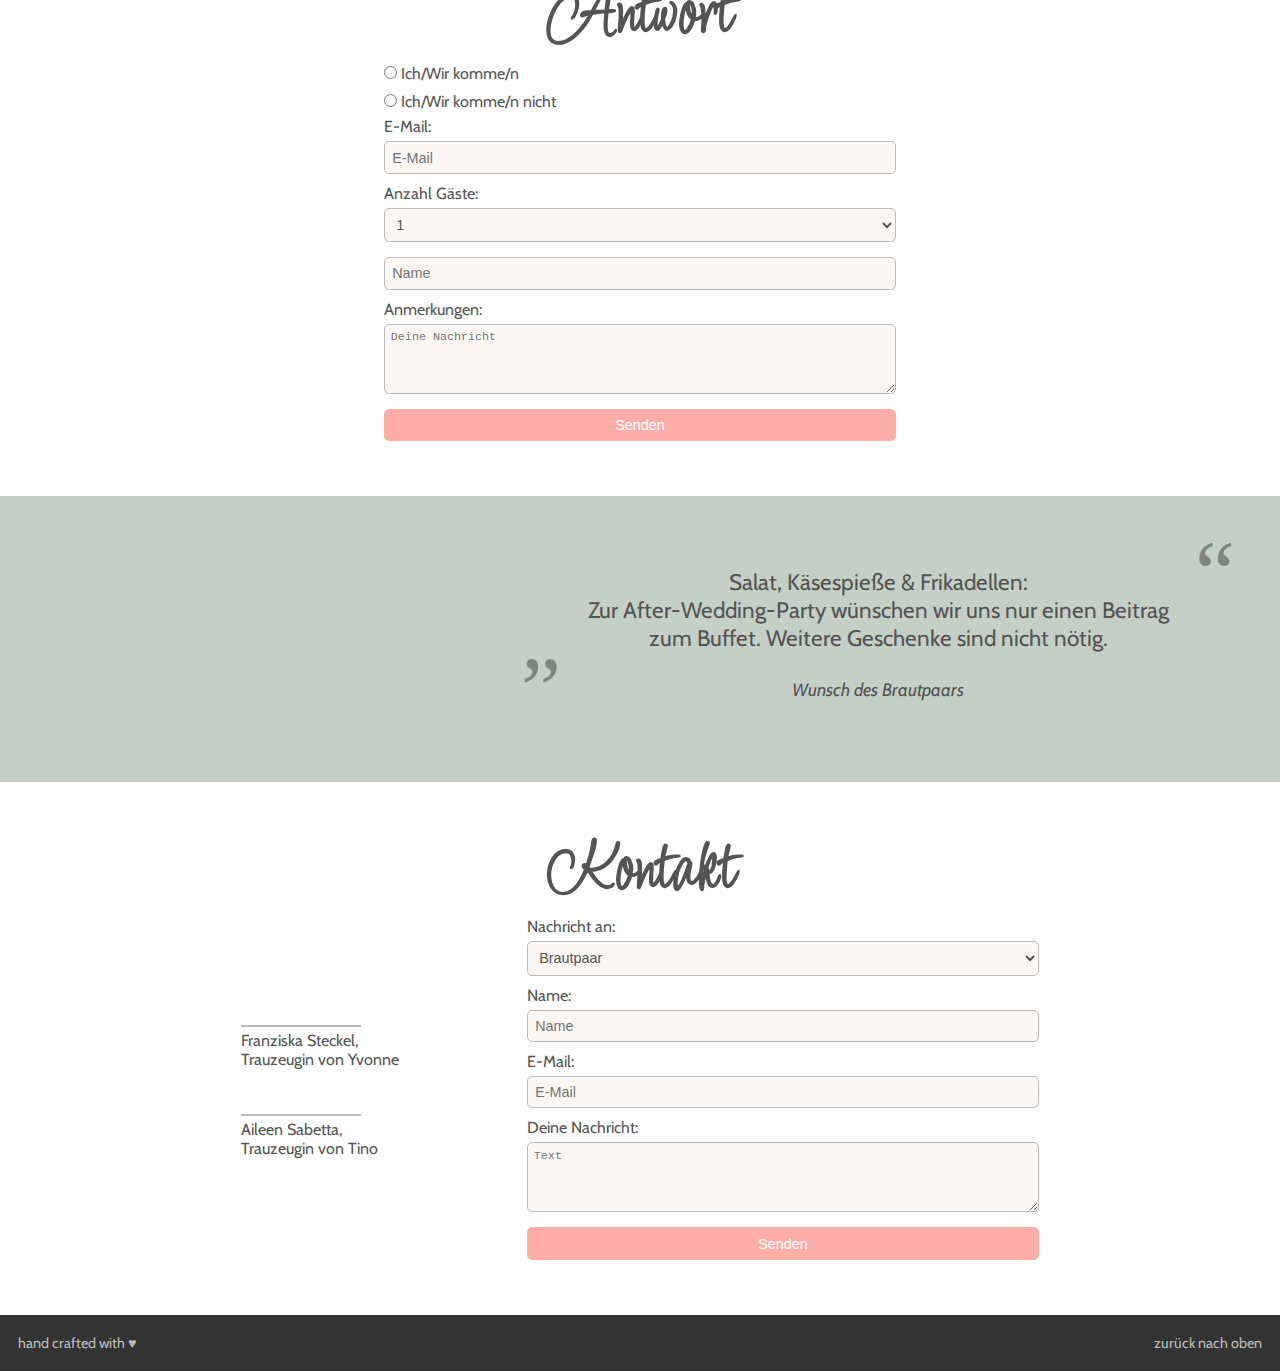
==== commit 33fcf6fb: "updated custom properties" ====
--- a/party/index.html
+++ b/party/index.html
@@ -7,6 +7,7 @@
 
 	<title>Yvonne &amp; Tino</title>
 
+	<link rel="apple-touch-icon" href="../icons/180x180.png" />
 	<link rel="shortcut icon" href="../icons/favicon.png">
 	<link rel="preconnect" href="https://fonts.googleapis.com">
 	<link rel="preconnect" href="https://fonts.gstatic.com" crossorigin>
@@ -61,7 +62,7 @@
 		<div class="card">
 			<img src="../img/party/petra2.jpg" loading="lazy">
 			<h3>Location</h3>
-			<p>Die Feier beginnt um 19 Uhr im Salon zur Petra in Offenbach. Die gemütliche Location in der Nähe des Hafens steht uns exklusiv zur Verfügung: Bar, Launch, Tanzfläche und natürlich Toiletten.
+			<p>Die Feier beginnt um 19 Uhr im Salon zur Petra in Offenbach. Die gemütliche Location in der Nähe des Hafens steht uns exklusiv zur Verfügung: Bar, Lounge, Tanzfläche und natürlich Toiletten.
 			</p>
 		</div>
 		<div class="card">
--- a/css/style.css
+++ b/css/style.css
@@ -1,7 +1,14 @@
 :root {
-    --main-bg-color: #FFF;
-    --main-font-color: #555;
-    --header-bg: hsla(0, 100%, 100%, 0.95);
+	--achromatic: 0, 0%;
+    --main-bg-color: hsl(var(--achromatic), 100%);
+    --main-font-color: hsl(var(--achromatic), 33%);
+    --header-bg: hsla(var(--achromatic), 100%, 0.95);
+	
+	--primary-color: hsla(3, 100%, 83%, 1);
+	--primary-color-light: hsla(3, 100%, 93%, 1);
+	--secondary-color: hsla(136, 10%, 79%, 1);
+	
+	--rounded-borders: 5px;
 }
 
 * {
@@ -23,8 +30,8 @@
 }
 
 p::selection, h2::selection, h1::selection, h3::selection, blockquote::selection, cite::selection {
-  background-color: hsla(3, 100%, 83%, 1);
-  color: #fff;
+  background-color: var(--primary-color);
+  color: hsl(var(--achromatic), 100%);
 }
 
 a:link, a:visited, a:hover, a:active {
@@ -66,7 +73,7 @@
 
 @supports ((-webkit-backdrop-filter: none) or (backdrop-filter: none)) {
     header {
-        --header-bg: hsla(0, 100%, 100%, 0.75);
+        --header-bg: hsla(var(--achromatic), 100%, 0.75);
         backdrop-filter: blur(12px);
         -webkit-backdrop-filter: blur(12px);
     }
@@ -92,12 +99,12 @@
 }
 
 .cta {
-    border: 1px solid hsla(3, 100%, 83%, 1);
-    border-radius: 5px;
+    border: 1px solid var(--primary-color);
+    border-radius: var(--rounded-borders);
 }
 
 .cta:hover {
-    background-color: hsla(3, 100%, 83%, 1);
+    background-color: var(--primary-color);
 }
 
 .cta a:hover {
@@ -114,7 +121,7 @@
     max-width: 100vw;
     height: 60vmin;
     padding: 5vmin;
-    background-color: hsla(136, 10%, 79%, 1);
+    background-color: var(--secondary-color);
     display: flex;
     flex-direction: column;
     justify-content: center;
@@ -123,7 +130,7 @@
 }
 
 #hero h2 {
-    color: hsla(0, 100%, 100%, 1);
+    color: hsla(var(--achromatic), 100%, 1);
     font-size: 12vmin;
 }
 
@@ -134,8 +141,8 @@
     font-weight: 100;
     text-transform: uppercase;
     line-height: 1.5;
-    border-top: 2px solid hsla(0, 100%, 100%, 0.7);
-    border-bottom: 2px solid hsla(0, 100%, 100%, 0.7);
+    border-top: 2px solid hsla(var(--achromatic), 100%, 0.7);
+    border-bottom: 2px solid hsla(var(--achromatic), 100%, 0.7);
 }
 
 #hero img {
@@ -223,7 +230,7 @@
 */
 #quote {
     max-width: 100vw;
-    background-color: hsla(3, 100%, 93%, 1);
+    background-color: var(--primary-color-light);
     padding: 5vmin;
     display: flex;
     justify-content: center;
@@ -325,6 +332,27 @@
     position: relative;
 }
 
+#map-cta {
+    position: absolute;
+    top: 0;
+    left: 0;
+    width: 100%;
+    height: 100%;
+    background-color: hsla(var(--achromatic), 0%, 0.40);
+    color: #fff;
+    font-size: 1.5em;
+    display: flex;
+    align-items: center;
+    justify-content: center;
+    opacity: 0;
+    z-index: 10;
+    transition: all 0.5s;
+}
+
+#map:hover #map-cta, #map:active #map-cta {
+    opacity: 1;
+}
+
 #map img {
 	width: 100%;
 	max-width: 100vw;
@@ -339,14 +367,19 @@
 	content-visibility: auto;
 }
 
+.no_scroll {
+  pointer-events: none;
+}
+
 #adress {
     position: absolute;
-    top: 4%;
-    left: 3%;
-    padding: 1.5vmin;
+    bottom: 15px;
+    left: 15px;
+    padding: 1vmin;
     background-color: var(--header-bg);
     font-size: 1.5vmin;
     box-shadow: 0 0 0.8vmin #999;
+    z-index: 20;
 }
 
 /*
@@ -372,7 +405,7 @@
 input, textarea, button, select {
     width: 100%;
     border: 1px solid #BBB;
-    border-radius: 5px;
+    border-radius: var(--rounded-borders);
 	margin: 5px 0 10px 0;
     padding: 0.5em;
     font-size: 0.9em;
@@ -393,10 +426,10 @@
 }
 
 button {
-    border: 1px solid hsla(3, 100%, 83%, 1);
+    border: 1px solid var(--primary-color);
     color: #fff;
     cursor: grab;
-    background-color: hsla(3, 100%, 83%, 1);
+    background-color: var(--primary-color);
 }
 
 button:hover {
@@ -417,7 +450,7 @@
 
 #gift {
     max-width: 100vw;
-    background-color: hsla(136, 10%, 79%, 1);
+    background-color: var(--secondary-color);
     padding: 5vmin;
     display: flex;
     justify-content: center;
@@ -478,7 +511,7 @@
     padding: 0.5vmin 2vmin;
     display: flex;
     justify-content: space-between;
-	background-color: hsla(0, 0%, 20%, 1);
+	background-color: hsla(var(--achromatic), 20%, 1);
     color: hsla(26, 41%, 97%, 0.7);
     font-size: 0.9em;
 }
